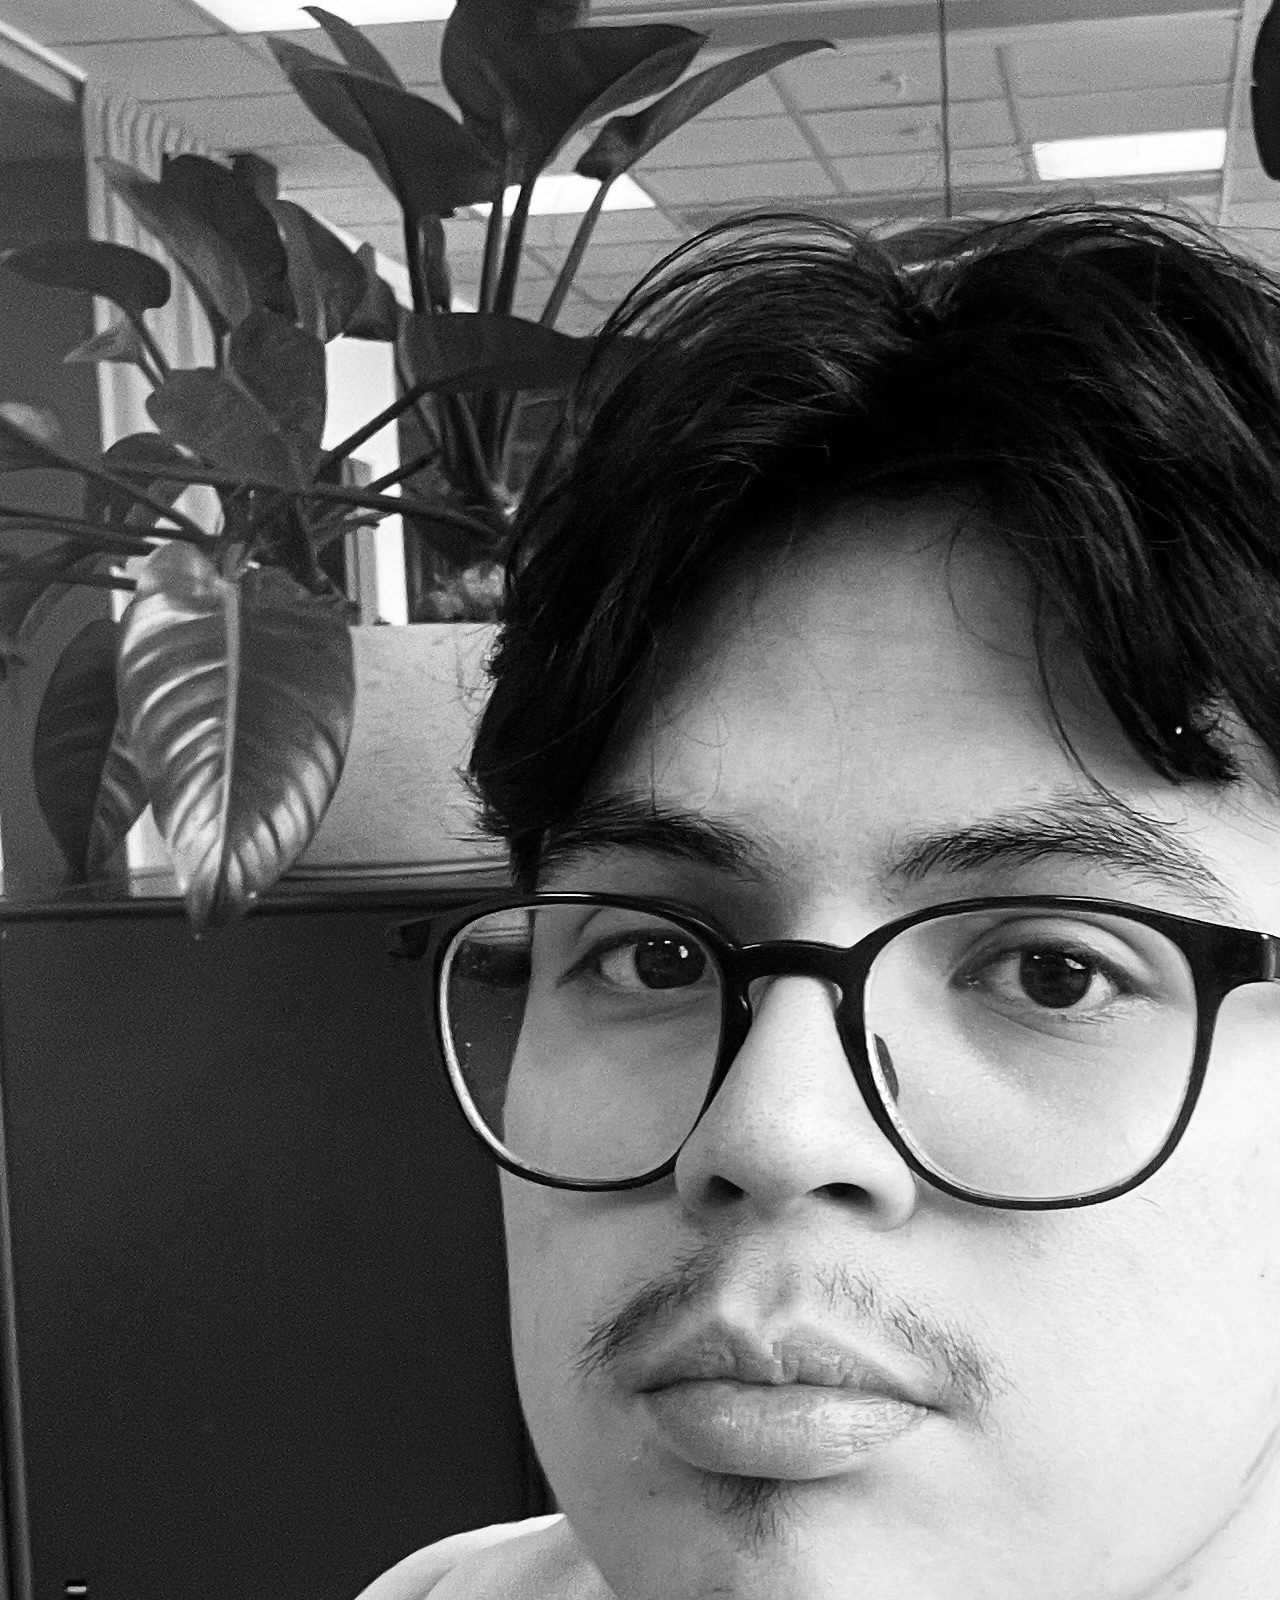
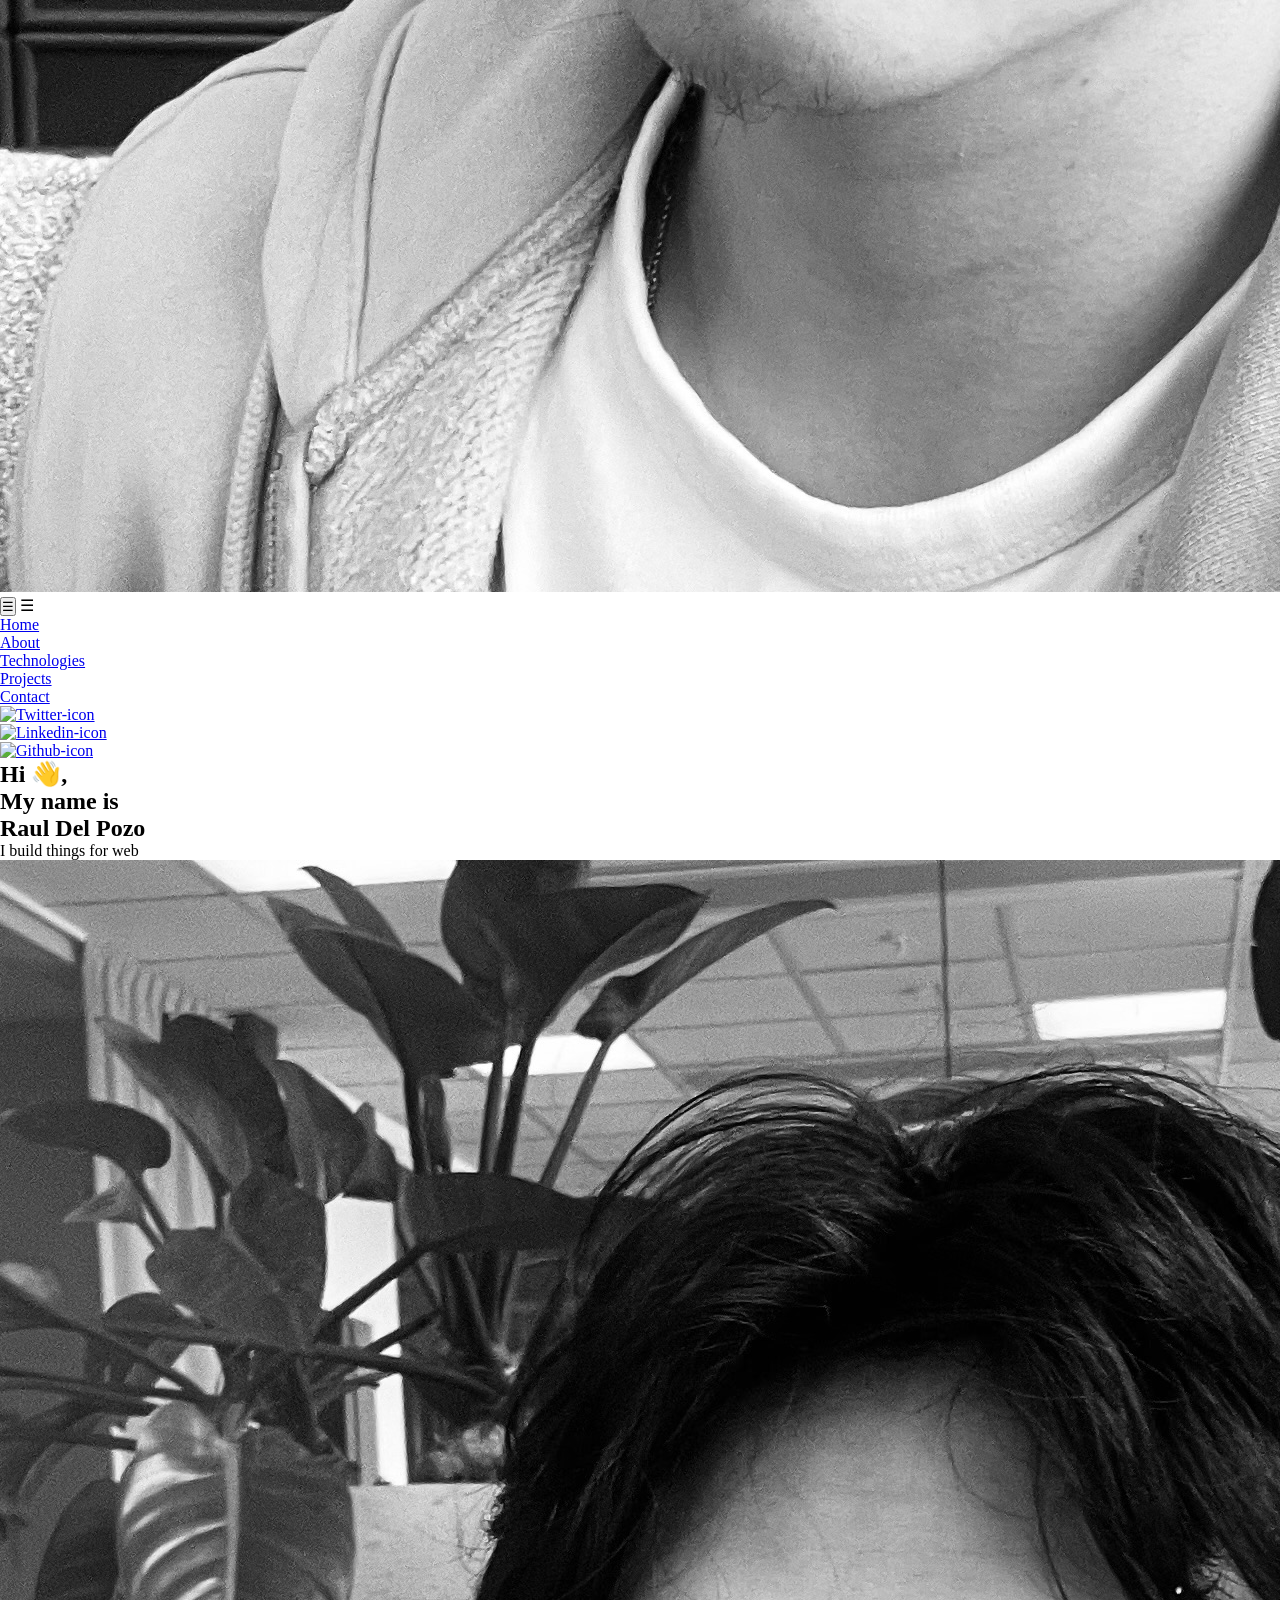
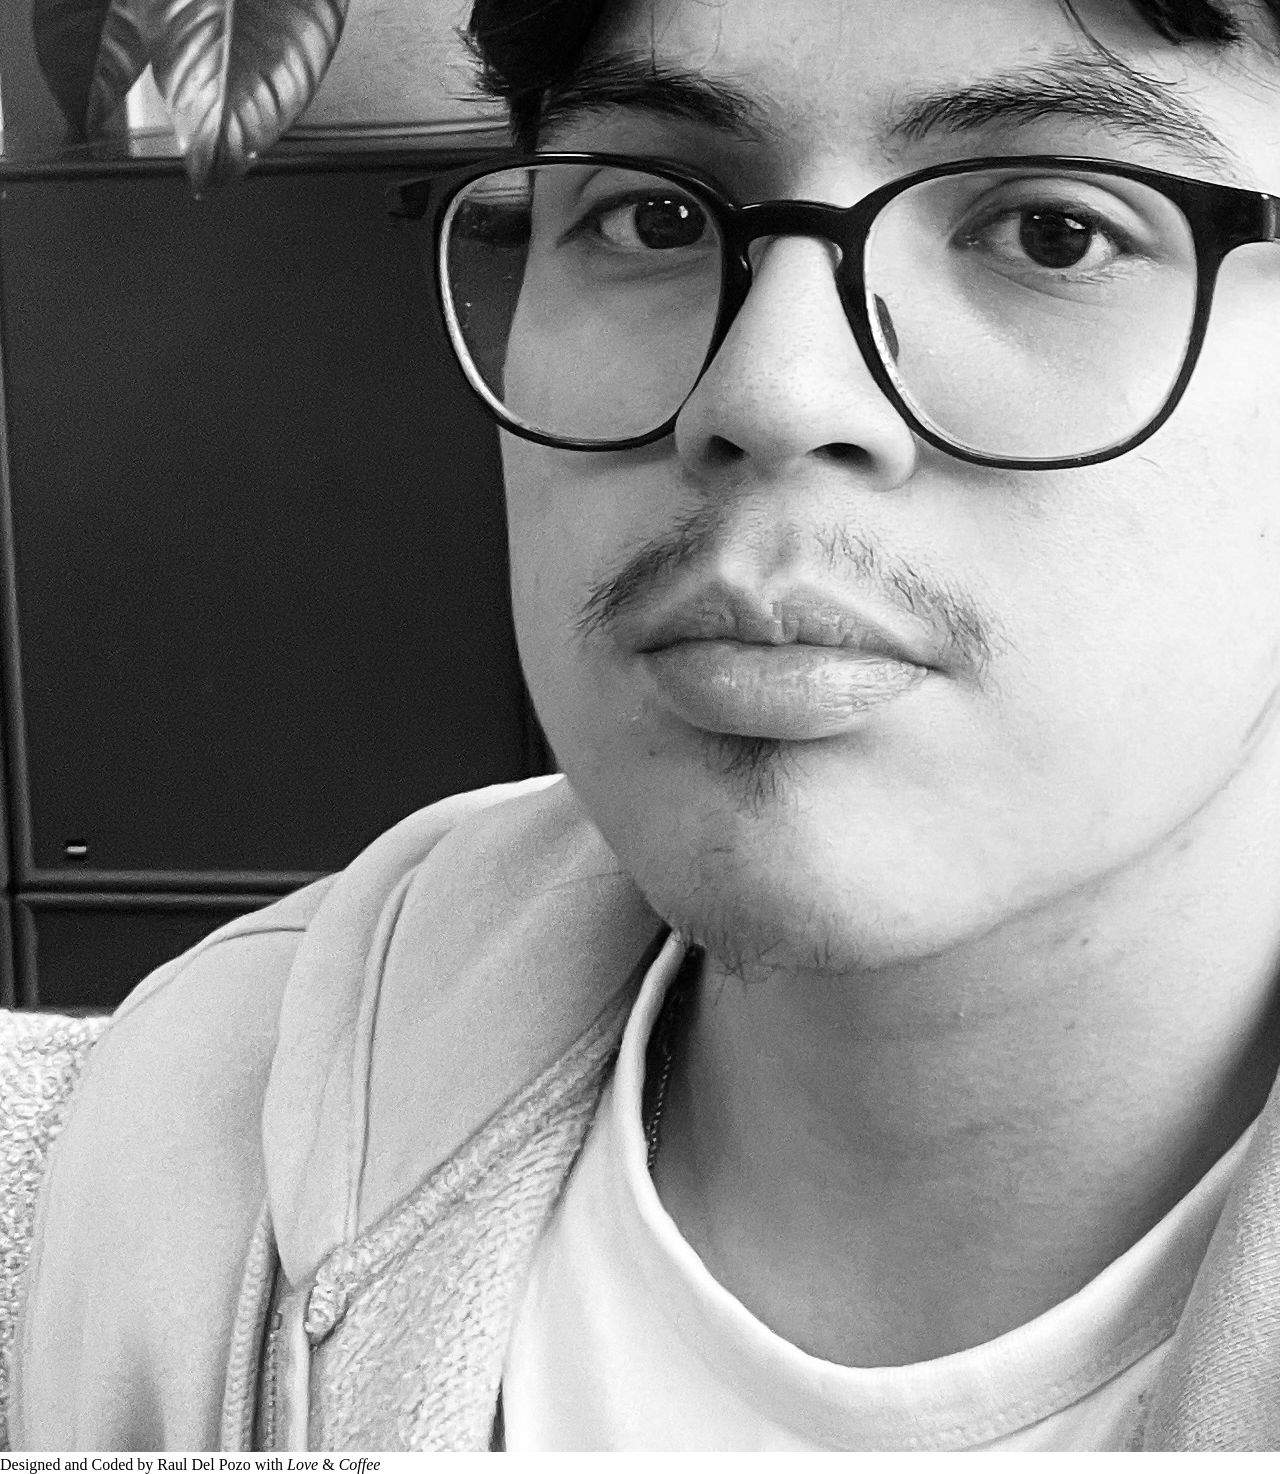
==== public/index.html @ 4fd84016 "Lagt till rätt mycket från den gamla uppgiften, för det mesta alla html och lite root element i base" ====
<!DOCTYPE html>
<html lang="en">
  <head>
    <meta charset="UTF-8">
    <meta name="viewport" content="width=device-width, initial-scale=1.0">
    <title>Raul's portfolio</title>
    <link rel="stylesheet" href="css/base.css"/>
  </head>
  <body>
      <header class="header">
        
        <a href="index.html" class="logo">
          <figure class="logo-image"><img src="assets/portrait.jpeg" alt="Smaller portrait"></figure>
        </a>
      
      <!--menu button-->  

      <button id="menu-toggle">☰</button>
      <label for="menu-toggle" class="menu-button">☰</label>

      <nav class="nav">
        <ul>
          <li><a href="index.html">Home</a></li>
          <li><a href="about.html">About</a></li>
          <li><a href="tech.html">Technologies</a></li>
          <li><a href="projects.html">Projects</a></li>
          <li><a href="contacts.html">Contact</a></li>
        </ul>  
        <nav class="socials">
          <ul>
            <li>
              <a href="https://x.com/?lang=sv"><img src="images/twitter.png" alt="Twitter-icon"></a></li>
            <li>
              <a href="https://se.linkedin.com/"><img src="images/linkedin.png" alt="Linkedin-icon"></a></li>
            <li>
              <a href="https://github.com/"><img src="images/github.png" alt="Github-icon"></a></li>
          </ul>
        </nav>
      </nav>  
    </header>    

    <!--Introduktion-->    

      <main>
        <section class="intro" id="home">
          <header class="intro-text">
            <h1>Hi 👋, </h1>
            <h2>My name is</h2>
            <h2 class="name">Raul Del Pozo</h2>
            <p>I build things for web</p>
          </header>
          
          <figure class="intro-image">
            <img src="assets/portrait.jpeg" alt="Portrait of me">
          </figure>

        </section>
      </main>

    <!--Footer-->  

     <footer>
      <p class="footer-text">Designed and Coded by Raul Del Pozo with <i>Love</i> & <i>Coffee</i></p>
     </footer>
    </body>
  </html>
---- public/css/base.css ----
@import url("https://fonts.googleapis.com/css2?family=DM+Sans:wght@400;500;600;700&family=Manrope:wght@400;500;600;700&display=swap");

:root {
    --color-text-primary: #1B2A33;
    --color-text-secondary: #5A6B65;
    --font-family-header: "Poppins", sans-serif;
    --font-family-body: "DM Sans", sans-serif;
    --color-background: #E6EFE2;
    --color-accent-primary: #2DBE7A;
    --color-accent-secondary: #E2506F;
}













/*Reset alla grundinställningar för alla element*/
* {
    margin: 0;
    padding: 0;
    box-sizing: border-box;
}
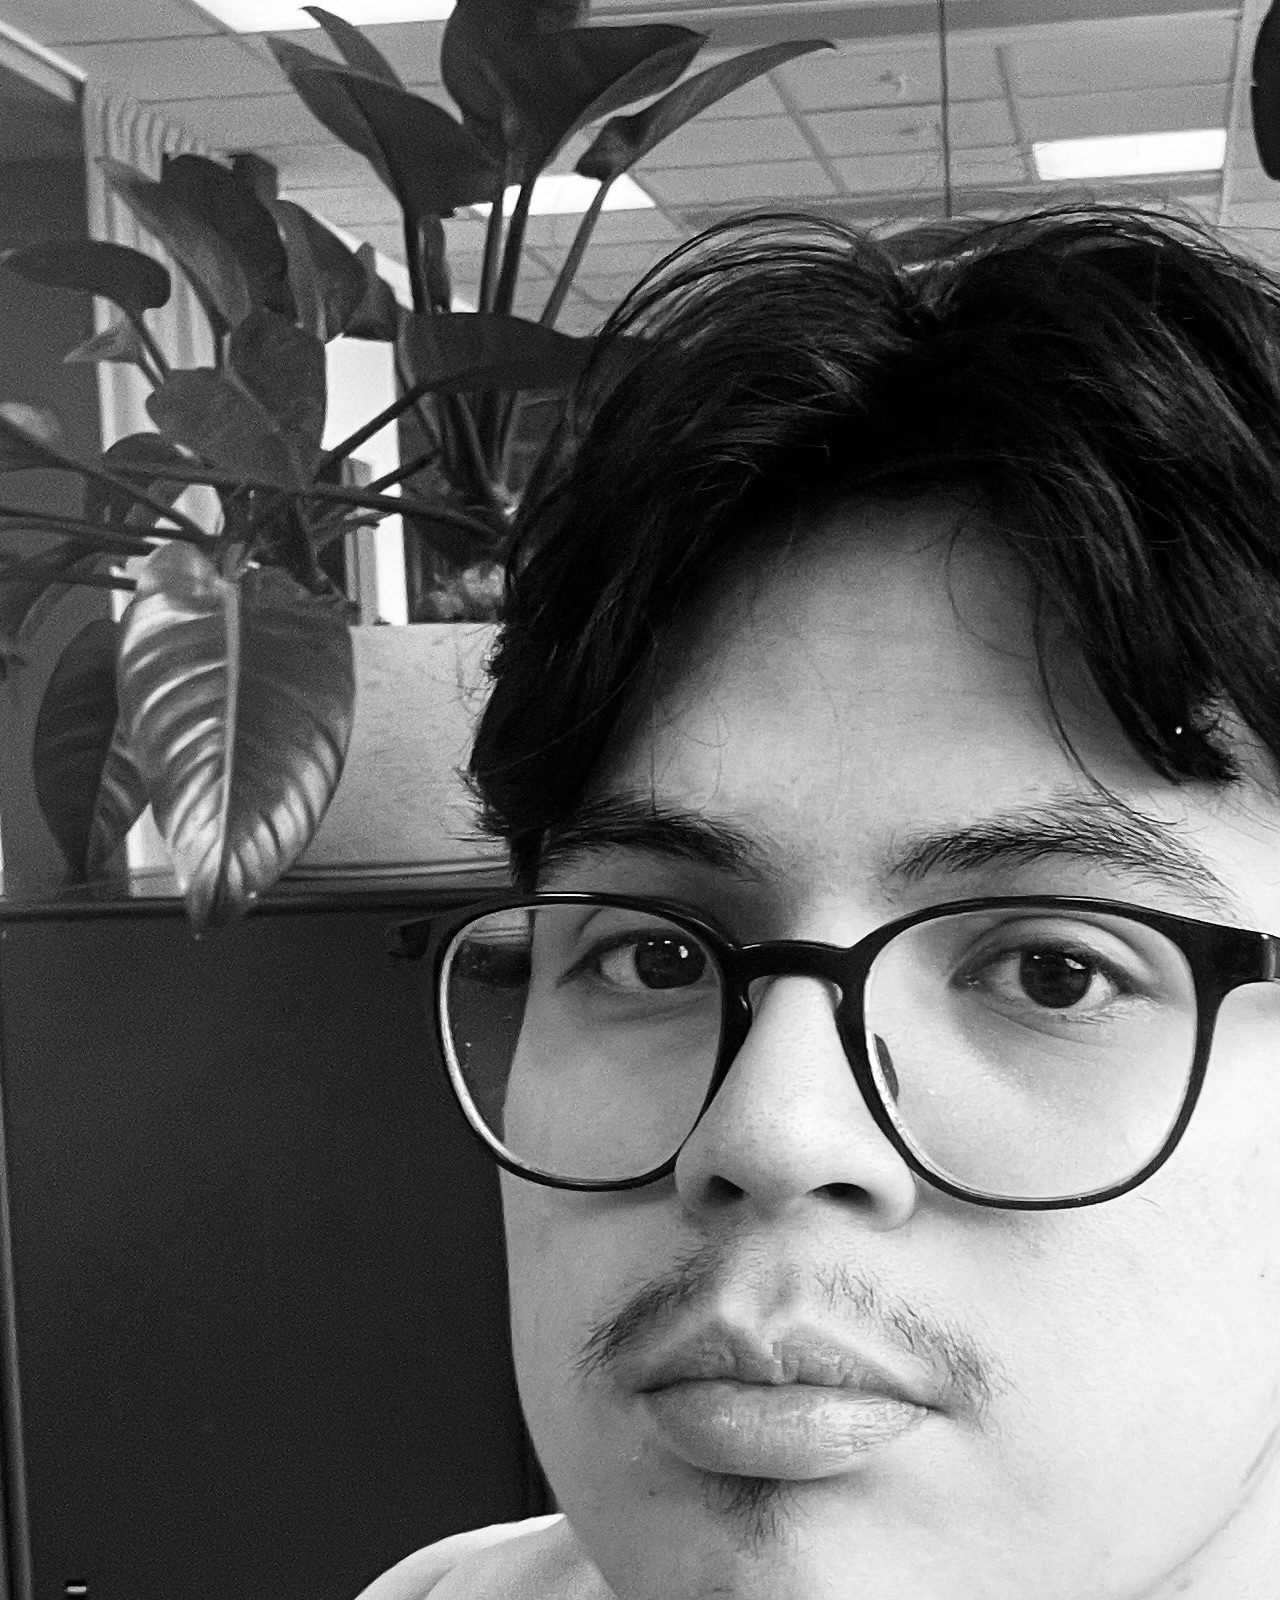
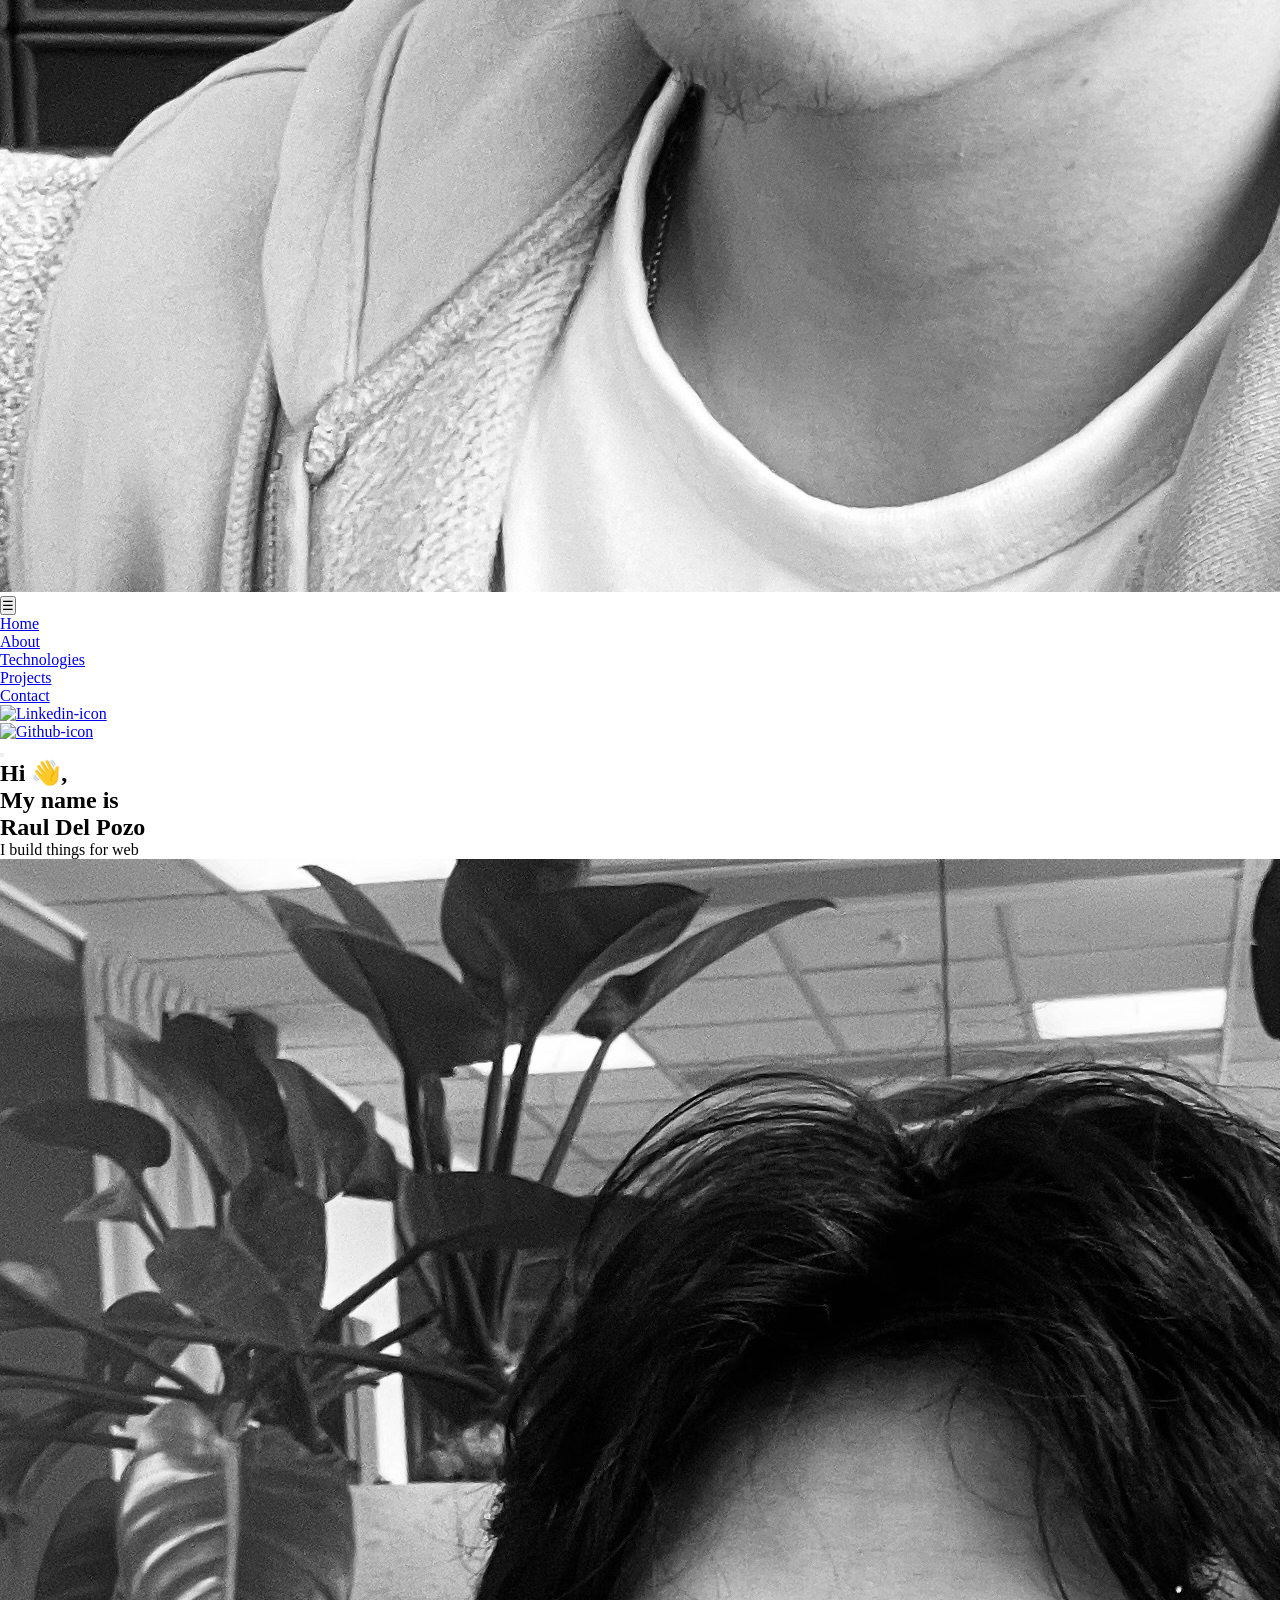
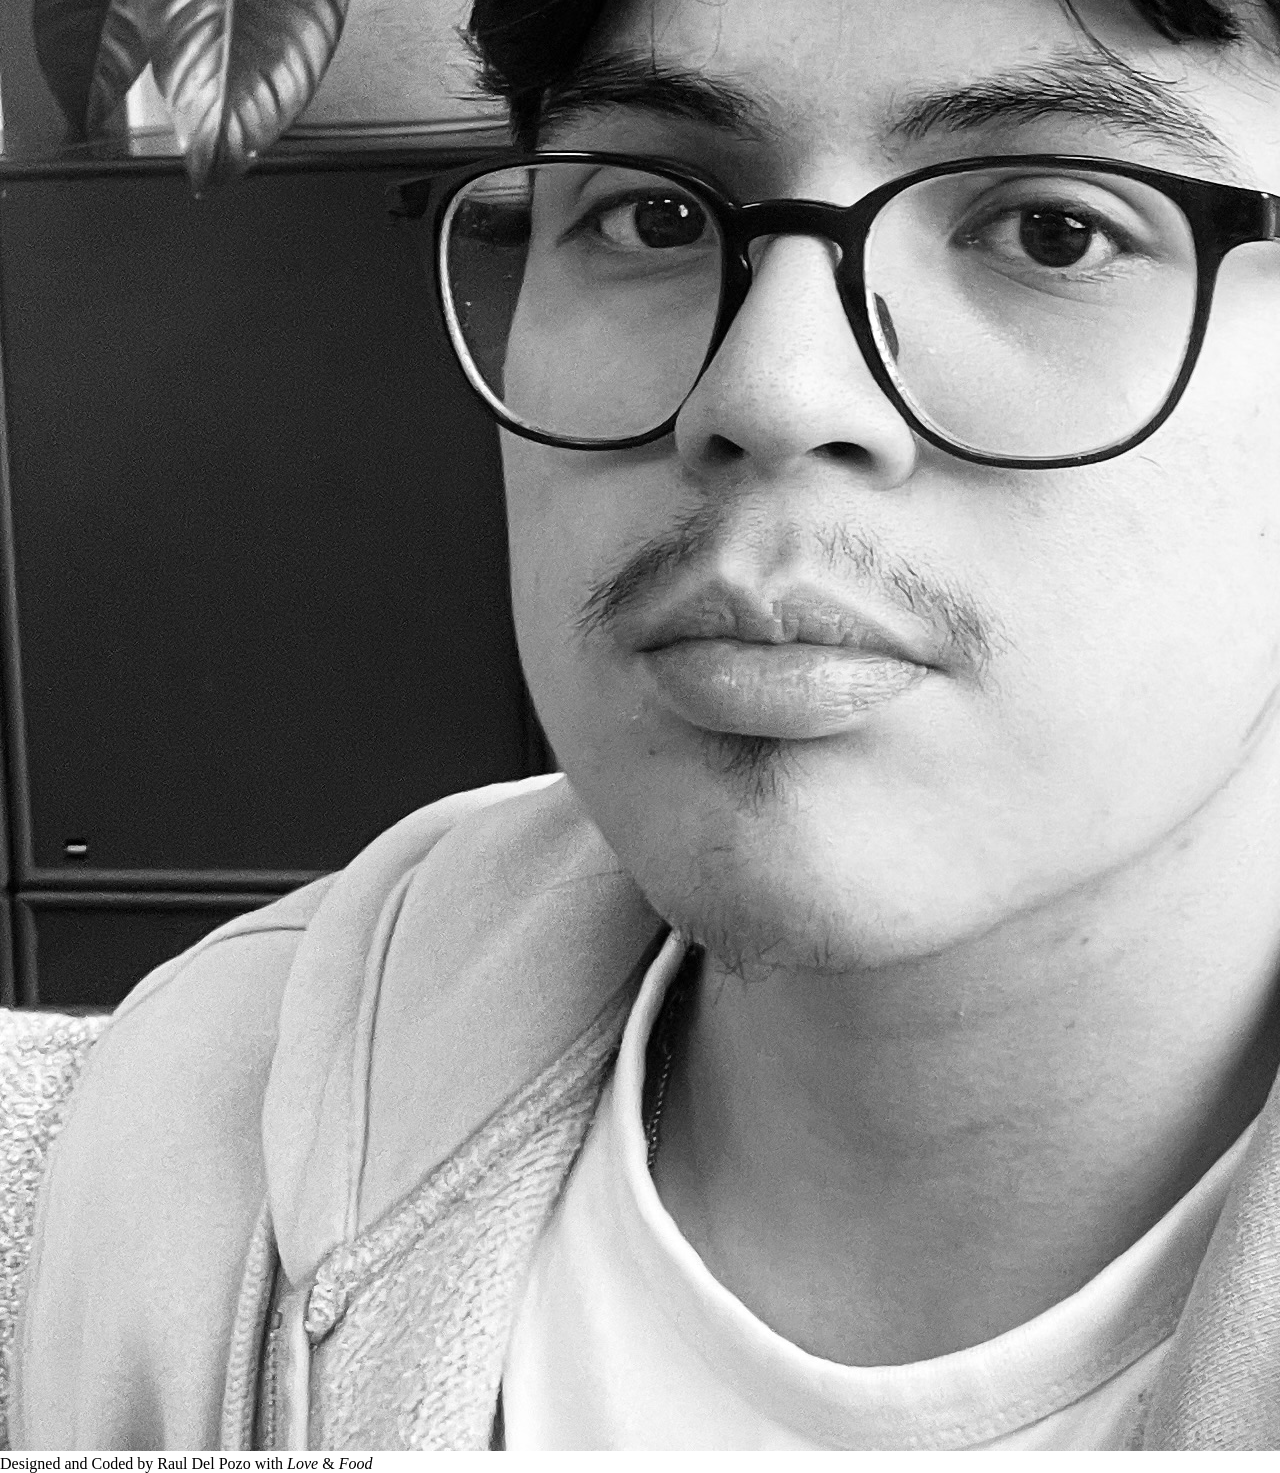
==== commit b6404478: "Cleared up my Html for index and made labeled things in my css" ====
--- a/public/index.html
+++ b/public/index.html
@@ -3,37 +3,38 @@
   <head>
     <meta charset="UTF-8">
     <meta name="viewport" content="width=device-width, initial-scale=1.0">
+    <meta name="theme-color" content="#E6EFE2">
     <title>Raul's portfolio</title>
     <link rel="stylesheet" href="css/base.css"/>
+    <script src="js/main.js" defer></script>
   </head>
   <body>
       <header class="header">
         
         <a href="index.html" class="logo">
-          <figure class="logo-image"><img src="assets/portrait.jpeg" alt="Smaller portrait"></figure>
+          <figure class="logo-image"><img src="assets/portrait.jpeg" alt="Smaller portrait" aria-label="Raul-home"></figure>
         </a>
       
       <!--menu button-->  
 
-      <button id="menu-toggle">☰</button>
-      <label for="menu-toggle" class="menu-button">☰</label>
+      <button class="menu-button" type="button" aria-label="Toggle-menu" aria-expanded="false" aria-controls="site-nav">☰</button>
 
-      <nav class="nav">
-        <ul>
+      <nav class="nav" id="site-nav" aria-label="Main">
+        <ul class="nav-list">
           <li><a href="index.html">Home</a></li>
-          <li><a href="about.html">About</a></li>
-          <li><a href="tech.html">Technologies</a></li>
-          <li><a href="projects.html">Projects</a></li>
-          <li><a href="contacts.html">Contact</a></li>
+          <li><a href="html/about.html">About</a></li>
+          <li><a href="html/tech.html">Technologies</a></li>
+          <li><a href="html/projects.html">Projects</a></li>
+          <li><a href="html/contacts.html">Contact</a></li>
         </ul>  
         <nav class="socials">
           <ul>
             <li>
-              <a href="https://x.com/?lang=sv"><img src="images/twitter.png" alt="Twitter-icon"></a></li>
-            <li>
               <a href="https://se.linkedin.com/"><img src="images/linkedin.png" alt="Linkedin-icon"></a></li>
             <li>
               <a href="https://github.com/"><img src="images/github.png" alt="Github-icon"></a></li>
+            <li>
+              <button class="dark-mode-toggle" aria-label="Toggle dark mode"></button></li>
           </ul>
         </nav>
       </nav>  
@@ -51,16 +52,15 @@
           </header>
           
           <figure class="intro-image">
-            <img src="assets/portrait.jpeg" alt="Portrait of me">
+            <img src="assets/portrait.jpeg" alt="Portrait of Raul">
           </figure>
-
         </section>
       </main>
 
     <!--Footer-->  
 
      <footer>
-      <p class="footer-text">Designed and Coded by Raul Del Pozo with <i>Love</i> & <i>Coffee</i></p>
+      <p class="footer-text">Designed and Coded by Raul Del Pozo with <i>Love</i> &amp; <i>Food</i></p>
      </footer>
     </body>
   </html>
--- a/public/css/base.css
+++ b/public/css/base.css
@@ -1,13 +1,23 @@
 @import url("https://fonts.googleapis.com/css2?family=DM+Sans:wght@400;500;600;700&family=Manrope:wght@400;500;600;700&display=swap");
 
 :root {
+     /*Text colors*/
     --color-text-primary: #1B2A33;
     --color-text-secondary: #5A6B65;
+
+    /*Font families*/
     --font-family-header: "Poppins", sans-serif;
     --font-family-body: "DM Sans", sans-serif;
+    
+    /*Website colors*/
     --color-background: #E6EFE2;
     --color-accent-primary: #2DBE7A;
     --color-accent-secondary: #E2506F;
+
+    /*Spacing*/
+    --spacing-sm: 0.5rem;
+    --spacing-md: 1rem;
+    --spacing-lg: 2rem;
 }
 
 
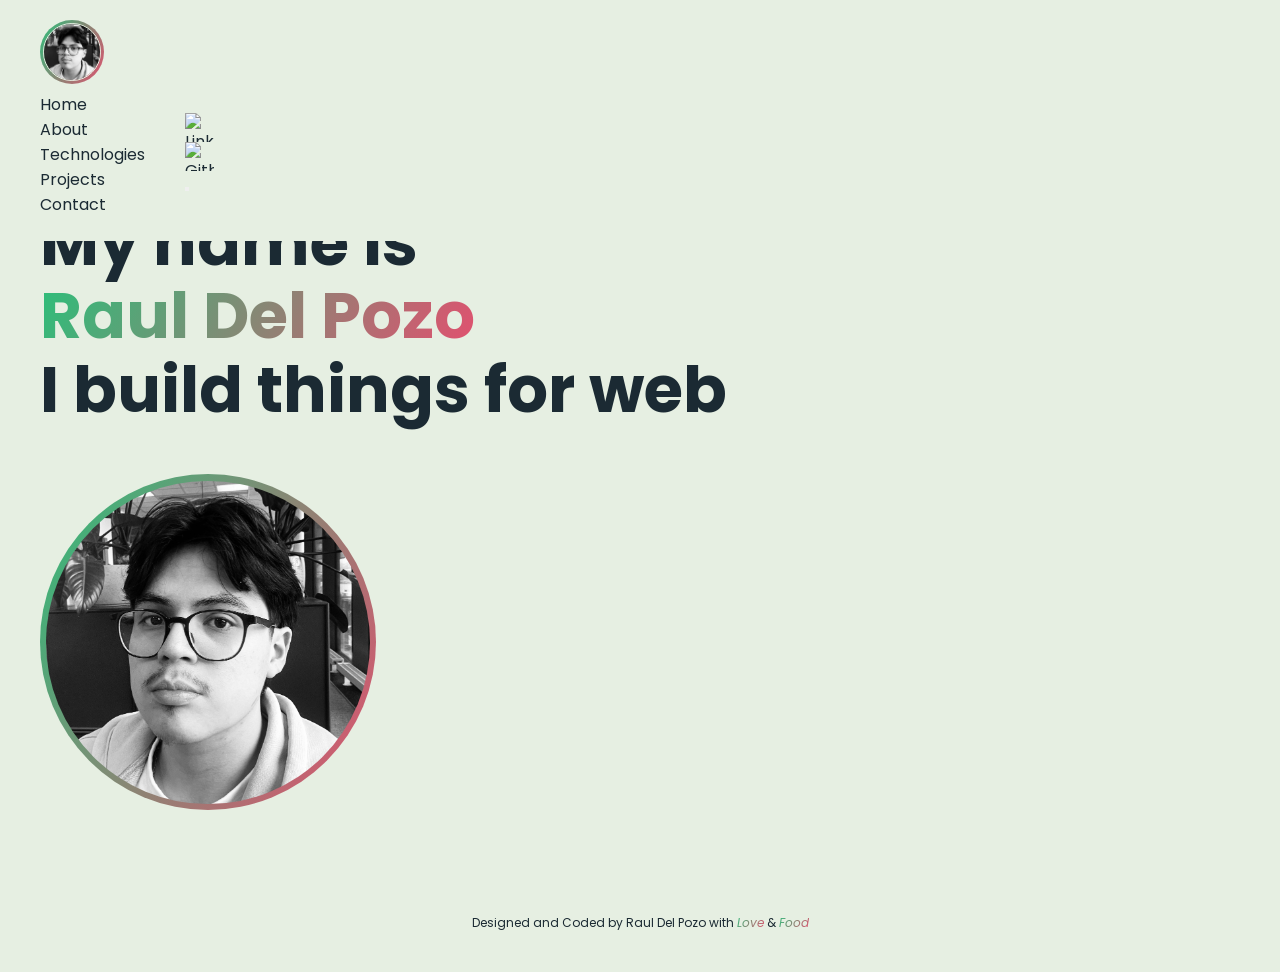
==== commit f6d2f220: "Lade till all base.css som kommer finnas på alla sidor. La lite html till about sidan som sedan komm" ====
--- a/public/index.html
+++ b/public/index.html
@@ -6,13 +6,14 @@
     <meta name="theme-color" content="#E6EFE2">
     <title>Raul's portfolio</title>
     <link rel="stylesheet" href="css/base.css"/>
-    <script src="js/main.js" defer></script>
+    <link rel="stylesheet" href="css/index.css">
+    <script type="module" src="js/main.js"></script>
   </head>
   <body>
       <header class="header">
         
-        <a href="index.html" class="logo">
-          <figure class="logo-image"><img src="assets/portrait.jpeg" alt="Smaller portrait" aria-label="Raul-home"></figure>
+        <a href="/public/index.html" class="logo">
+          <img src="assets/portrait.jpeg" alt="Smaller portrait" aria-label="Raul-home">
         </a>
       
       <!--menu button-->  
@@ -21,7 +22,7 @@
 
       <nav class="nav" id="site-nav" aria-label="Main">
         <ul class="nav-list">
-          <li><a href="index.html">Home</a></li>
+          <li><a href="/public/index.html">Home</a></li>
           <li><a href="html/about.html">About</a></li>
           <li><a href="html/tech.html">Technologies</a></li>
           <li><a href="html/projects.html">Projects</a></li>
--- a/public/css/base.css
+++ b/public/css/base.css
@@ -1,40 +1,203 @@
-@import url("https://fonts.googleapis.com/css2?family=DM+Sans:wght@400;500;600;700&family=Manrope:wght@400;500;600;700&display=swap");
+@import url("https://fonts.googleapis.com/css2?family=DM+Sans:wght@400;500;600;700&family=Poppins:wght@400;500;600;700&display=swap");
 
 :root {
      /*Text colors*/
     --color-text-primary: #1B2A33;
     --color-text-secondary: #5A6B65;
-
-    /*Font families*/
-    --font-family-header: "Poppins", sans-serif;
-    --font-family-body: "DM Sans", sans-serif;
-    
-    /*Website colors*/
     --color-background: #E6EFE2;
     --color-accent-primary: #2DBE7A;
     --color-accent-secondary: #E2506F;
-
-    /*Spacing*/
-    --spacing-sm: 0.5rem;
-    --spacing-md: 1rem;
-    --spacing-lg: 2rem;
-}
-
-
-
-
-
-
-
-
-
-
-
-
+    --gradient-accent: linear-gradient(120deg, var(--color-accent-primary), var(--color-accent-secondary));
+
+    /*Fonts*/
+    --font-family-header: "Poppins", sans-serif;
+    --font-family-body: "DM Sans", sans-serif;
+
+    /*Font sizes*/
+    --font-size-header: clamp(2rem, 6.6vw, 4rem);
+    --font-size-secondary-header: clamp(1.5rem, 4.5vw, 2.5rem);
+    --font-size-body:clamp(1rem, 2.5vw, 1.25rem);
+    --font-size-layout: clamp(0.5rem, 1vw, 0.75rem);
+
+    /*Layout*/
+    --side-padding: clamp(1.25rem, 11vw, 2.5rem);
+    
+}
 
 /*Reset alla grundinställningar för alla element*/
 * {
     margin: 0;
     padding: 0;
     box-sizing: border-box;
+}
+
+
+/*Gör allt fint och fokusbart*/
+:focus-visible { outline: 0.12rem solid var(--color-accent-secondary); outline-offset: 0.15rem; }
+
+ul { list-style: none; }
+
+a  { color: inherit; text-decoration: none; }
+
+img { max-width: 100%; }
+
+html { background: var(--color-background); }
+
+/*Menu for every page*/
+body {
+    max-width: 100%;
+    min-height: 100vh;
+    margin-inline: auto;
+    display: grid;
+    grid-template-rows: auto 1fr auto;
+    background: var(--color-background);
+    color: var(--color-text-primary);
+    font-family: var(--font-family-header);
+    }   
+
+
+
+.header {
+    display: flex;
+    flex-wrap: wrap;
+    align-items: center;
+    justify-content: space-between;
+    gap: 1rem 1.5rem;
+    padding: 1.25rem var(--side-padding) 0;
+    position: relative;
+}
+
+.logo {
+    display: inline-flex;
+    flex-direction: column;
+    align-items: flex-start;
+    width: var(--font-size-header);  
+    height: var(--font-size-header);
+    padding: 0.2rem;
+    
+    border-radius: 50%;
+    background: var(--gradient-accent);
+
+    img {
+        display: block;
+        width: 100%;
+        aspect-ratio: 1;
+        object-fit: cover;
+        border-radius: 50%;
+        border: 0.1rem solid var(--color-background);
+    }
+}
+
+.menu-button {
+    background: none;
+    border: 0;
+    font: inherit;
+    font-size: var(--font-size-body);
+    line-height: 1;
+    color: var(--color-text-primary);
+    cursor: pointer;
+    padding: 0.25rem;
+}
+
+.nav {
+    display: none;
+    position: absolute;
+    top: 100%;
+    left: 0;
+    right: 0;
+    z-index: 100;
+    padding: 0.5rem var(--side-padding) 1.5rem;
+    background: var(--color-background);}
+
+.nav.is-open {
+    display: block;
+}
+
+.nav-links {
+    margin-top: 0.5rem;
+    text-align: center;
+}
+
+.nav-links a {
+    display: block;
+    padding: 1rem 0;
+    font-size: 1.1rem;
+    font-weight: 600;
+    transition: color 0.2s;
+}
+
+.nav-links a:hover { color: var(--color-accent-secondary); 
+}
+
+.socials {
+    display: flex;
+    justify-content: space-around;
+    margin: 0.75rem 0 0.5rem;
+    
+    img {
+    display: block;
+    width: 2.25rem;
+    height: 2.25rem;
+    transition: transform 0.2s;
+    }
+}
+
+.socials a:hover img { transform: scale(1.12); 
+}
+
+
+/*Footer*/
+
+footer {
+    margin-top: 0;
+    padding: var(--side-padding);
+    text-align: center;
+    font-size: var(--font-size-layout);
+}
+.footer-text i { 
+    font-style: italic; 
+    background: var(--gradient-accent);
+    -webkit-background-clip: text;
+    background-clip: text;
+    color: transparent;
+}
+
+/*Laptop view - 1024px*/
+
+@media (min-width: 64rem) {
+
+    .menu-button { display: none; 
+    }
+
+    .header {
+        flex-wrap: nowrap;
+        align-items: center;
+    }
+
+    .nav,
+    .nav.is-open {
+        display: flex;
+        align-items: center;
+        gap: 2.5rem;
+        width: auto;
+    }
+
+    .nav-links {
+        display: flex;
+        gap: 2.5rem;
+        margin: 0;
+    }
+
+    .nav-links a {
+        padding: 0;
+        font-size: var(--font-size-body);
+        font-weight: 500;
+        color: var(--color-text-secondary);
+    }
+
+    .socials {
+        gap: 1rem;
+        margin: 0;
+    }
+    .socials img { width: 1.8rem; height: 1.8rem; }
 }
--- a/public/css/index.css
+++ b/public/css/index.css
@@ -0,0 +1,36 @@
+.intro {
+    display: flex;
+    flex-direction: column;
+    gap: 3rem;
+    padding: 3rem var(--side-padding) 4rem;
+}
+ 
+.intro-text h1,
+.intro-text h2,
+.intro-text p {
+    font-size: var(--font-size-header);
+    font-weight: 700;
+    line-height: 1.15;
+}
+.name { 
+    width: fit-content; 
+    background: var(--gradient-accent);
+    -webkit-background-clip: text;
+    background-clip: text;
+    color: transparent;
+}
+ 
+.intro-image {
+    width: clamp(13rem, 38vw, 21rem);
+    padding: 0.4rem;
+    border-radius: 50%;
+    background: var(--gradient-accent);
+
+    img {
+    display: block;
+    width: 100%;
+    aspect-ratio: 1;
+    object-fit: cover;
+    border-radius: 50%;
+    }
+}
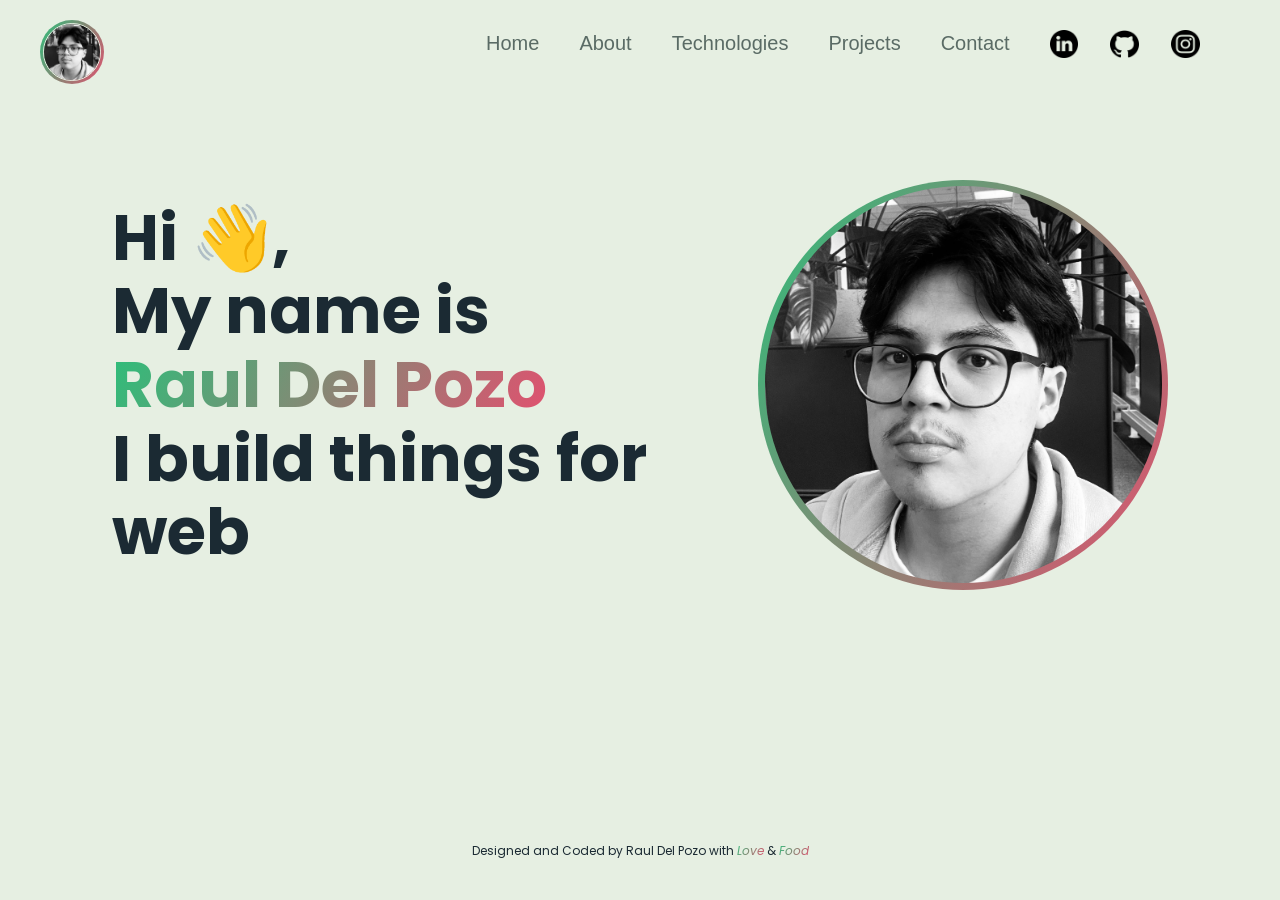
==== commit 3e3d1839: "I added some pictures for the Icons in the navs and headers. Made sure it didnt push the page down a" ====
--- a/public/index.html
+++ b/public/index.html
@@ -21,7 +21,7 @@
       <button class="menu-button" type="button" aria-label="Toggle-menu" aria-expanded="false" aria-controls="site-nav">☰</button>
 
       <nav class="nav" id="site-nav" aria-label="Main">
-        <ul class="nav-list">
+        <ul class="nav-links">
           <li><a href="/public/index.html">Home</a></li>
           <li><a href="html/about.html">About</a></li>
           <li><a href="html/tech.html">Technologies</a></li>
@@ -31,11 +31,11 @@
         <nav class="socials">
           <ul>
             <li>
-              <a href="https://se.linkedin.com/"><img src="images/linkedin.png" alt="Linkedin-icon"></a></li>
+              <a href="https://se.linkedin.com/"><img src="assets/linkedin.png" alt="Linkedin-icon"></a></li>
             <li>
-              <a href="https://github.com/"><img src="images/github.png" alt="Github-icon"></a></li>
+              <a href="https://github.com/"><img src="assets/github.png" alt="Github-icon"></a></li>
             <li>
-              <button class="dark-mode-toggle" aria-label="Toggle dark mode"></button></li>
+              <a href="https://instagram.com/"><img src="assets/instagram.png" alt="Insta-icon"></a></li>
           </ul>
         </nav>
       </nav>  
--- a/public/css/base.css
+++ b/public/css/base.css
@@ -20,7 +20,7 @@
     --font-size-layout: clamp(0.5rem, 1vw, 0.75rem);
 
     /*Layout*/
-    --side-padding: clamp(1.25rem, 11vw, 2.5rem);
+    --side-padding: clamp(1.25rem, 12vw, 2.5rem);
     
 }
 
@@ -135,10 +135,16 @@
     margin: 0.75rem 0 0.5rem;
     
     img {
-    display: block;
-    width: 2.25rem;
-    height: 2.25rem;
-    transition: transform 0.2s;
+        display: block;
+        width: 2.25rem;
+        height: 2.25rem;
+        transition: transform 0.2s;
+    }
+
+    ul {
+        display: flex;
+        justify-content: center;
+        gap: 2rem;
     }
 }
 
@@ -176,6 +182,7 @@
 
     .nav,
     .nav.is-open {
+        position: static;
         display: flex;
         align-items: center;
         gap: 2.5rem;
--- a/public/css/index.css
+++ b/public/css/index.css
@@ -33,4 +33,18 @@
     object-fit: cover;
     border-radius: 50%;
     }
-}+}
+
+@media (min-width: 64rem) {
+    .intro {
+        display: grid;
+        grid-template-columns: 1fr auto;
+        align-items: center;
+        padding: 6rem 7rem;
+    }
+
+    .intro-image {
+        width: clamp(13rem, 32vw, 28rem);
+    }
+
+} 
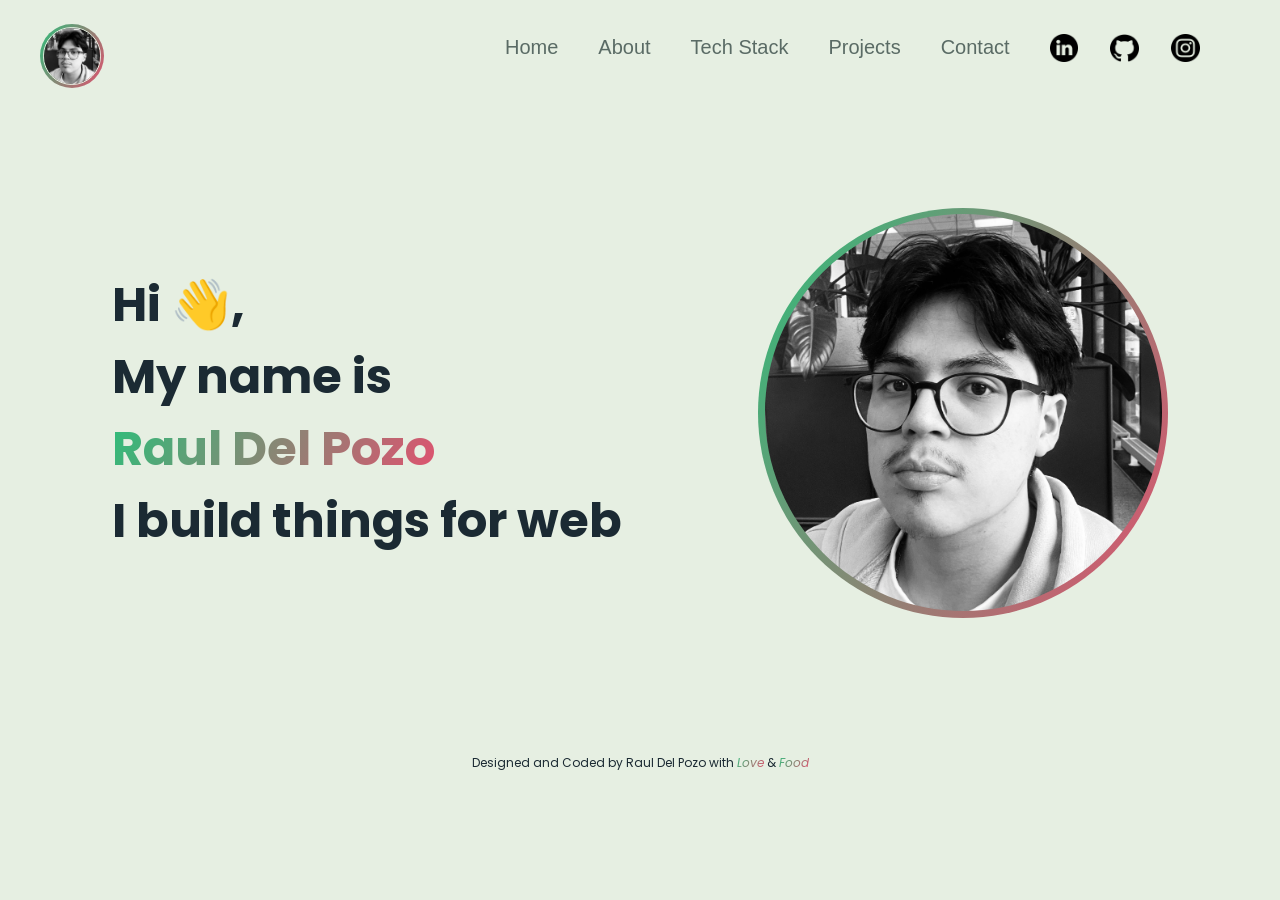
==== commit de8519ea: "Ändrade ordet Technologies till tech stack på alla html, lade till mina gamla .png frpn u01 Lade til" ====
--- a/public/index.html
+++ b/public/index.html
@@ -24,7 +24,7 @@
         <ul class="nav-links">
           <li><a href="/public/index.html">Home</a></li>
           <li><a href="html/about.html">About</a></li>
-          <li><a href="html/tech.html">Technologies</a></li>
+          <li><a href="html/tech.html">Tech Stack</a></li>
           <li><a href="html/projects.html">Projects</a></li>
           <li><a href="html/contacts.html">Contact</a></li>
         </ul>  
--- a/public/css/base.css
+++ b/public/css/base.css
@@ -14,14 +14,26 @@
     --font-family-body: "DM Sans", sans-serif;
 
     /*Font sizes*/
-    --font-size-header: clamp(2rem, 6.6vw, 4rem);
-    --font-size-secondary-header: clamp(1.5rem, 4.5vw, 2.5rem);
+    --font-size-intro: clamp(2rem, 6.6vw, 4rem);
+    --font-size-header: clamp(1.75rem, 5vw, 3rem);
+    --font-size-secondary-header: clamp(1.5rem, 4.5vw, 2.2rem);
     --font-size-body:clamp(1rem, 2.5vw, 1.25rem);
     --font-size-layout: clamp(0.5rem, 1vw, 0.75rem);
 
+    /*Font weights*/
+    --font-weight-header: 700;
+    --font-weight-secondary-header: 600;
+    --font-weight-body: 500;
+
+    /*line-height*/
+    --standard: 1.15;
+
     /*Layout*/
     --side-padding: clamp(1.25rem, 12vw, 2.5rem);
-    
+
+    /*Status pill*/
+    --pill-background-color: rgb(45 190 122 / 0.16);
+    --pill-text-color: #17714A;
 }
 
 /*Reset alla grundinställningar för alla element*/
@@ -46,7 +58,7 @@
 /*Menu for every page*/
 body {
     max-width: 100%;
-    min-height: 100vh;
+    max-height: 100vh;
     margin-inline: auto;
     display: grid;
     grid-template-rows: auto 1fr auto;
@@ -64,17 +76,20 @@
     justify-content: space-between;
     gap: 1rem 1.5rem;
     padding: 1.25rem var(--side-padding) 0;
-    position: relative;
+    position: sticky;
+    top: 0;
+    z-index: 200;
+    background-color: var(--color-background);
+    padding: 1.5rem var(--side-padding);
 }
 
 .logo {
     display: inline-flex;
     flex-direction: column;
     align-items: flex-start;
-    width: var(--font-size-header);  
-    height: var(--font-size-header);
-    padding: 0.2rem;
-    
+    width: var(--font-size-intro);  
+    height: var(--font-size-intro);
+    padding: clamp(0.05rem, 1vw, 0.2rem);
     border-radius: 50%;
     background: var(--gradient-accent);
 
@@ -92,7 +107,7 @@
     background: none;
     border: 0;
     font: inherit;
-    font-size: var(--font-size-body);
+    font-size: var(--font-size-secondary-header);
     line-height: 1;
     color: var(--color-text-primary);
     cursor: pointer;
@@ -121,8 +136,8 @@
 .nav-links a {
     display: block;
     padding: 1rem 0;
-    font-size: 1.1rem;
-    font-weight: 600;
+    font-size: var(--font-size-body);
+    font-weight: var(--font-weght-secondary-header);
     transition: color 0.2s;
 }
 
--- a/public/css/index.css
+++ b/public/css/index.css
@@ -9,8 +9,8 @@
 .intro-text h2,
 .intro-text p {
     font-size: var(--font-size-header);
-    font-weight: 700;
-    line-height: 1.15;
+    font-weight: var(--font-weight-header);
+    line-height: var(--lh-standard);
 }
 .name { 
     width: fit-content; 
